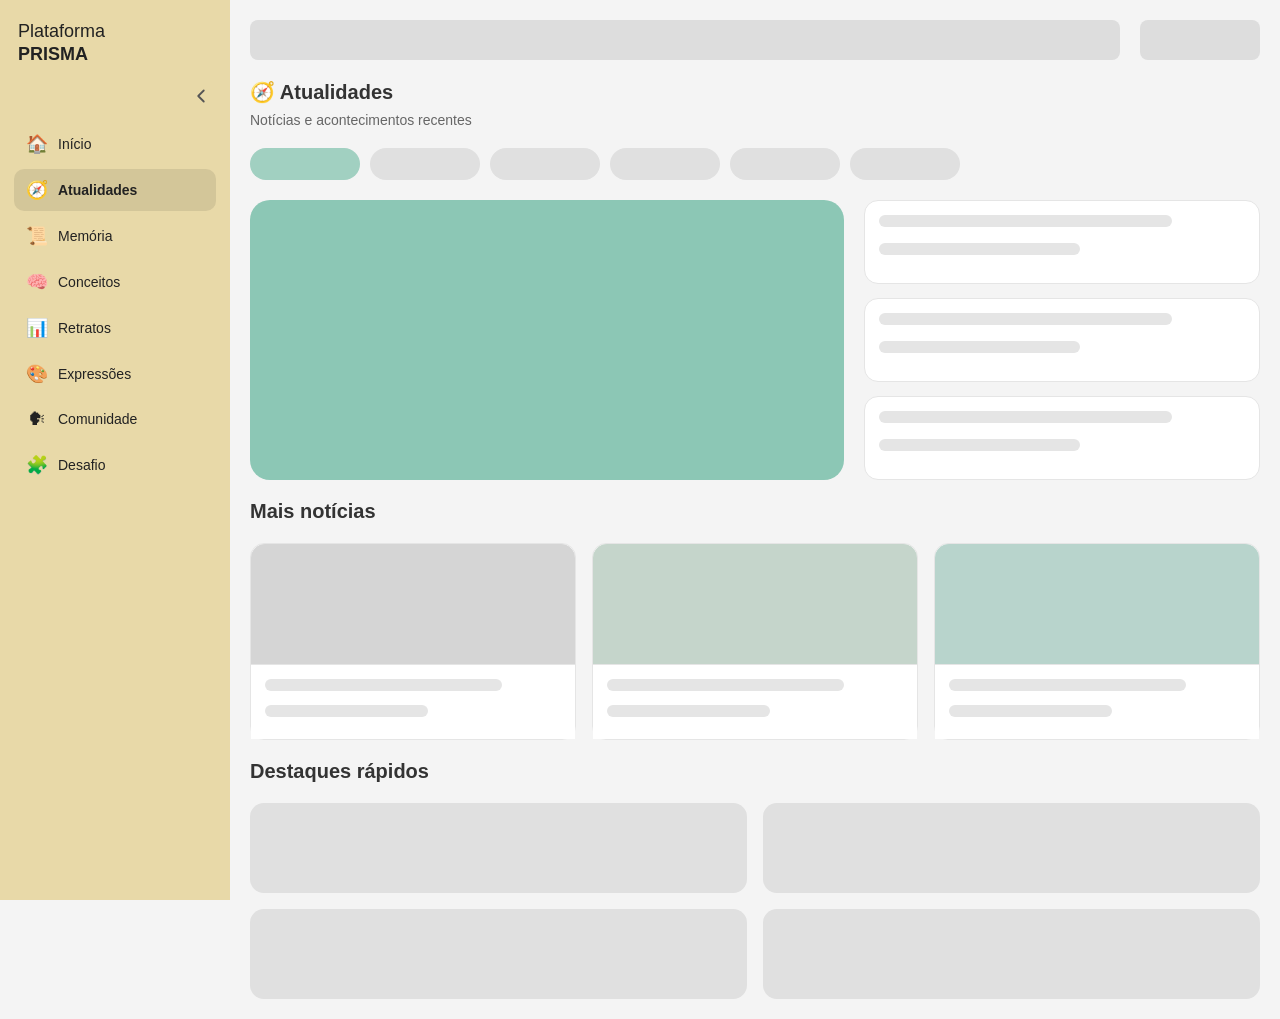
==== atualidades.html @ b158a601 "Atualizacao22" ====
<!DOCTYPE html>
<html lang="pt-BR">
<head>
  <meta charset="UTF-8">
  <meta name="viewport" content="width=device-width, initial-scale=1.0">
  <title>Atualidades — Plataforma PRISMA</title>
  <link rel="stylesheet" href="style.css">
</head>
<body>

  <div id="overlay"></div>
  <button id="btnMenu" class="btn-menu">☰</button>

  <div class="layout">
    <aside id="sidebar" class="sidebar"></aside>

    <main class="conteudo">
      <header class="topbar">
        <div class="busca"></div>
        <div class="perfil"></div>
      </header>

      <section class="feed">

        <!-- BLOCO 1: Filtros de categoria -->
        <div class="bloco">
          <h2 class="titulo-bloco">🧭 Atualidades</h2>
          <p class="subtitulo-bloco">Notícias e acontecimentos recentes</p>
          <div class="linha-categoria">
            <div class="tag-categoria ativa"></div>
            <div class="tag-categoria"></div>
            <div class="tag-categoria"></div>
            <div class="tag-categoria"></div>
            <div class="tag-categoria"></div>
            <div class="tag-categoria"></div>
          </div>
        </div>

        <!-- BLOCO 2: Destaque principal -->
        <div class="bloco">
          <div class="grade-destaque-atualidades">
            <div class="card-noticia-grande"></div>
            <div class="coluna-lateral-noticias">
              <div class="noticia-lateral">
                <div class="placeholder ph-linha media"></div>
                <div style="height:8px"></div>
                <div class="placeholder ph-linha curta"></div>
              </div>
              <div class="noticia-lateral">
                <div class="placeholder ph-linha media"></div>
                <div style="height:8px"></div>
                <div class="placeholder ph-linha curta"></div>
              </div>
              <div class="noticia-lateral">
                <div class="placeholder ph-linha media"></div>
                <div style="height:8px"></div>
                <div class="placeholder ph-linha curta"></div>
              </div>
            </div>
          </div>
        </div>

        <!-- BLOCO 3: Grade de 3 colunas -->
        <div class="bloco">
          <h2 class="titulo-bloco">Mais notícias</h2>
          <div class="grade-noticias-3col">
            <div class="card-noticia-media">
              <div class="card-galeria" style="min-height:120px; border-radius:14px 14px 0 0;"></div>
              <div class="galeria-info">
                <div class="placeholder ph-linha media"></div>
                <div style="height:6px"></div>
                <div class="placeholder ph-linha curta"></div>
              </div>
            </div>
            <div class="card-noticia-media">
              <div class="card-galeria" style="min-height:120px; border-radius:14px 14px 0 0; background:#c5d5cb;"></div>
              <div class="galeria-info">
                <div class="placeholder ph-linha media"></div>
                <div style="height:6px"></div>
                <div class="placeholder ph-linha curta"></div>
              </div>
            </div>
            <div class="card-noticia-media">
              <div class="card-galeria" style="min-height:120px; border-radius:14px 14px 0 0; background:#b8d4cc;"></div>
              <div class="galeria-info">
                <div class="placeholder ph-linha media"></div>
                <div style="height:6px"></div>
                <div class="placeholder ph-linha curta"></div>
              </div>
            </div>
          </div>
        </div>

        <!-- BLOCO 4: Lista de notícias compacta -->
        <div class="bloco">
          <h2 class="titulo-bloco">Destaques rápidos</h2>
          <div class="lista-noticias">
            <div class="noticia"></div>
            <div class="noticia"></div>
            <div class="noticia"></div>
            <div class="noticia"></div>
          </div>
        </div>

      </section>
    </main>
  </div>

  <script src="script.js"></script>
</body>
</html>
---- style.css ----
/* ================================================
   VARIÁVEIS & RESET
================================================ */
:root {
  --sidebar-width: 230px;
  --sidebar-collapsed: 68px;
  --bg: #f4f4f4;
  --sidebar-bg: #e8d9a8;
  --accent: #8cc7b5;
  --accent-dark: #5aaa93;
  --card-bg: #ffffff;
  --text: #222;
  --text-muted: #666;
  --border: #e5e5e5;
  --radius: 14px;
  --radius-lg: 20px;
  --transition: 0.28s cubic-bezier(.4,0,.2,1);
}

* {
  margin: 0;
  padding: 0;
  box-sizing: border-box;
  font-family: 'Segoe UI', Arial, sans-serif;
}

body {
  background: var(--bg);
  color: var(--text);
}


/* ================================================
   LAYOUT GERAL
================================================ */
.layout {
  min-height: 100vh;
}

.conteudo {
  margin-left: var(--sidebar-width);
  padding: 20px;
  max-width: 1400px;
  transition: margin-left var(--transition);
}

/* Estado colapsado (desktop) */
body.sidebar-collapsed .conteudo {
  margin-left: var(--sidebar-collapsed);
}


/* ================================================
   SIDEBAR
================================================ */
.sidebar {
  position: fixed;
  left: 0;
  top: 0;
  width: var(--sidebar-width);
  height: 100vh;
  background: var(--sidebar-bg);
  padding: 20px 14px;
  overflow-y: auto;
  overflow-x: hidden;
  transition: width var(--transition), padding var(--transition);
  z-index: 1001;
  display: flex;
  flex-direction: column;
}

/* Estado colapsado */
body.sidebar-collapsed .sidebar {
  width: var(--sidebar-collapsed);
  padding: 20px 10px;
}

/* Logo */
.logo {
  font-size: 18px;
  margin-bottom: 12px;
  white-space: nowrap;
  overflow: hidden;
  transition: opacity var(--transition);
  padding-left: 4px;
  line-height: 1.3;
}

body.sidebar-collapsed .logo {
  opacity: 0;
  pointer-events: none;
  height: 0;
  margin: 0;
}

/* Botão toggle sidebar (desktop) */
.btn-toggle-sidebar {
  width: 100%;
  display: flex;
  align-items: center;
  justify-content: flex-end;
  background: none;
  border: none;
  cursor: pointer;
  padding: 6px 4px;
  margin-bottom: 10px;
  border-radius: 8px;
  color: #555;
  transition: background var(--transition);
}

.btn-toggle-sidebar:hover {
  background: rgba(0,0,0,0.06);
}

.toggle-icon {
  width: 22px;
  height: 22px;
  transition: transform var(--transition);
  flex-shrink: 0;
}

body.sidebar-collapsed .toggle-icon {
  transform: rotate(180deg);
}

/* Nav */
.sidebar nav {
  flex: 1;
  display: flex;
  flex-direction: column;
  gap: 4px;
}

.btn-nav {
  width: 100%;
  padding: 10px 12px;
  border: none;
  border-radius: 10px;
  background: transparent;
  cursor: pointer;
  text-align: left;
  transition: all var(--transition);
  display: flex;
  align-items: center;
  gap: 10px;
  white-space: nowrap;
  overflow: hidden;
  font-size: 14px;
  color: var(--text);
  text-decoration: none;
}

.btn-nav .nav-icon {
  font-size: 18px;
  flex-shrink: 0;
  width: 22px;
  text-align: center;
}

.btn-nav .nav-label {
  transition: opacity var(--transition);
  flex: 1;
  overflow: hidden;
  text-overflow: ellipsis;
}

body.sidebar-collapsed .btn-nav .nav-label {
  opacity: 0;
  width: 0;
}

.btn-nav:hover {
  background: rgba(0,0,0,0.07);
  transform: translateX(3px);
}

body.sidebar-collapsed .btn-nav:hover {
  transform: translateX(0);
}

.btn-nav.active {
  background: rgba(0,0,0,0.09);
  font-weight: 600;
}

/* Tooltip no modo colapsado */
body.sidebar-collapsed .btn-nav {
  position: relative;
}

body.sidebar-collapsed .btn-nav::after {
  content: attr(data-tooltip);
  position: absolute;
  left: calc(var(--sidebar-collapsed) - 10px);
  top: 50%;
  transform: translateY(-50%);
  background: #333;
  color: #fff;
  padding: 5px 10px;
  border-radius: 6px;
  font-size: 13px;
  white-space: nowrap;
  opacity: 0;
  pointer-events: none;
  transition: opacity 0.15s;
  z-index: 2000;
}

body.sidebar-collapsed .btn-nav:hover::after {
  opacity: 1;
}

.rodape-sidebar {
  margin-top: 20px;
  height: 30px;
}


/* ================================================
   TOPBAR
================================================ */
.topbar {
  display: flex;
  gap: 20px;
  margin-bottom: 20px;
  align-items: center;
}

.busca {
  flex: 1;
  height: 40px;
  background: #ddd;
  border-radius: 8px;
}

.perfil {
  width: 120px;
  height: 40px;
  background: #ddd;
  border-radius: 8px;
}


/* ================================================
   FEED — estrutura geral
================================================ */
.feed {
  display: flex;
  flex-direction: column;
  gap: 20px;
}

.bloco {
  display: flex;
  flex-direction: column;
  gap: 20px;
}

.titulo-bloco {
  font-size: 20px;
  font-weight: 600;
  color: #333;
}

/* Subtítulo de seção */
.subtitulo-bloco {
  font-size: 14px;
  color: var(--text-muted);
  margin-top: -12px;
}


/* ================================================
   BLOCO 1 — Hero + grade de cards
================================================ */
.card {
  background: var(--accent);
  border-radius: var(--radius-lg);
  min-height: 150px;
  transition: all 0.25s ease;
}

.card-destaque {
  height: 220px;
}

.grade-cards {
  display: grid;
  grid-template-columns: 2fr 1fr;
  gap: 20px;
}

.grade-cards .card:first-child {
  grid-row: span 2;
}


/* ================================================
   BLOCO 2 — Lista de notícias
================================================ */
.lista-noticias {
  display: grid;
  grid-template-columns: 1fr 1fr;
  gap: 16px;
}

.noticia {
  height: 90px;
  background: #e0e0e0;
  border-radius: var(--radius);
  transition: all 0.25s ease;
}


/* ================================================
   BLOCO 3 — Grade de fontes
================================================ */
.grade-fontes {
  display: grid;
  grid-template-columns: repeat(4, 1fr);
  gap: 18px;
}

.card-fonte {
  background: var(--card-bg);
  border-radius: var(--radius);
  padding: 14px;
  min-height: 220px;
  border: 1px solid var(--border);
  transition: all 0.25s ease;
}


/* ================================================
   BLOCO 4 — Artigos de pesquisa
================================================ */
.lista-artigos {
  display: flex;
  flex-direction: column;
  gap: 18px;
}

.artigo {
  position: relative;
  background: var(--card-bg);
  border-radius: var(--radius);
  padding: 18px;
  border: 1px solid #e6e6e6;
  min-height: 120px;
  transition: all 0.25s ease;
}

.artigo-info {
  font-size: 13px;
  color: var(--text-muted);
  margin-bottom: 6px;
}

.artigo-tipo {
  background: var(--accent);
  color: #fff;
  padding: 2px 8px;
  border-radius: 20px;
  font-size: 12px;
  margin-right: 8px;
}

.artigo-titulo {
  height: 20px;
  background: #dcdcdc;
  border-radius: 6px;
  margin-bottom: 8px;
}

.artigo-autores {
  height: 14px;
  width: 60%;
  background: #e5e5e5;
  border-radius: 6px;
}

.artigo-imagem {
  position: absolute;
  right: 18px;
  top: 18px;
  width: 90px;
  height: 70px;
  background: #d0d0d0;
  border-radius: 10px;
}


/* ================================================
   CARDS GENÉRICOS REUTILIZÁVEIS
================================================ */
.card-branco {
  background: var(--card-bg);
  border-radius: var(--radius);
  border: 1px solid var(--border);
  padding: 18px;
  transition: all 0.25s ease;
}

.card-branco.alto {
  min-height: 180px;
}

.card-branco.medio {
  min-height: 120px;
}

.card-branco.baixo {
  min-height: 80px;
}

/* Placeholder interno */
.placeholder {
  background: #e5e5e5;
  border-radius: 6px;
}

.ph-titulo {
  height: 18px;
  width: 70%;
  margin-bottom: 10px;
}

.ph-linha {
  height: 12px;
  width: 100%;
  margin-bottom: 8px;
}

.ph-linha.curta {
  width: 55%;
}

.ph-linha.media {
  width: 80%;
}

.ph-quadrado {
  border-radius: 10px;
  background: #d8d8d8;
}

.ph-circulo {
  border-radius: 50%;
  background: #d8d8d8;
}

.ph-badge {
  height: 24px;
  width: 80px;
  border-radius: 20px;
  background: var(--accent);
  opacity: 0.5;
}


/* ================================================
   SUB-PÁGINA: ATUALIDADES
================================================ */
.grade-destaque-atualidades {
  display: grid;
  grid-template-columns: 3fr 2fr;
  gap: 20px;
}

.card-noticia-grande {
  background: var(--accent);
  border-radius: var(--radius-lg);
  min-height: 280px;
  transition: all 0.25s ease;
}

.coluna-lateral-noticias {
  display: flex;
  flex-direction: column;
  gap: 14px;
}

.noticia-lateral {
  background: var(--card-bg);
  border-radius: var(--radius);
  border: 1px solid var(--border);
  min-height: 80px;
  padding: 14px;
  flex: 1;
  transition: all 0.25s ease;
}

.grade-noticias-3col {
  display: grid;
  grid-template-columns: repeat(3, 1fr);
  gap: 16px;
}

.card-noticia-media {
  background: var(--card-bg);
  border-radius: var(--radius);
  border: 1px solid var(--border);
  min-height: 160px;
  transition: all 0.25s ease;
}

.linha-categoria {
  display: flex;
  gap: 10px;
  flex-wrap: wrap;
}

.tag-categoria {
  height: 32px;
  width: 110px;
  background: #e0e0e0;
  border-radius: 20px;
}

.tag-categoria.ativa {
  background: var(--accent);
  opacity: 0.8;
}


/* ================================================
   SUB-PÁGINA: MEMÓRIA (timeline)
================================================ */
.timeline {
  position: relative;
  padding-left: 36px;
  display: flex;
  flex-direction: column;
  gap: 0;
}

.timeline::before {
  content: '';
  position: absolute;
  left: 14px;
  top: 8px;
  bottom: 8px;
  width: 2px;
  background: var(--accent);
  border-radius: 2px;
}

.timeline-item {
  position: relative;
  padding: 0 0 22px 20px;
}

.timeline-item::before {
  content: '';
  position: absolute;
  left: -8px;
  top: 6px;
  width: 14px;
  height: 14px;
  border-radius: 50%;
  background: var(--accent-dark);
  border: 3px solid var(--bg);
  box-shadow: 0 0 0 2px var(--accent);
}

.timeline-card {
  background: var(--card-bg);
  border-radius: var(--radius);
  border: 1px solid var(--border);
  padding: 16px;
  min-height: 100px;
  transition: all 0.25s ease;
}

.timeline-ano {
  font-size: 12px;
  font-weight: 700;
  color: var(--accent-dark);
  text-transform: uppercase;
  letter-spacing: 1px;
  margin-bottom: 10px;
}

.grade-epocas {
  display: grid;
  grid-template-columns: repeat(4, 1fr);
  gap: 14px;
}

.card-epoca {
  background: var(--card-bg);
  border-radius: var(--radius);
  border: 1px solid var(--border);
  min-height: 140px;
  padding: 14px;
  transition: all 0.25s ease;
}

.card-epoca .epoca-ano {
  font-size: 22px;
  font-weight: 800;
  color: var(--accent-dark);
  margin-bottom: 8px;
  display: block;
}


/* ================================================
   SUB-PÁGINA: CONCEITOS
================================================ */
.grade-conceitos {
  display: grid;
  grid-template-columns: repeat(3, 1fr);
  gap: 18px;
}

.card-conceito {
  background: var(--card-bg);
  border-radius: var(--radius);
  border: 1px solid var(--border);
  padding: 20px;
  min-height: 170px;
  transition: all 0.25s ease;
}

.conceito-icone {
  width: 44px;
  height: 44px;
  border-radius: 12px;
  background: var(--accent);
  opacity: 0.6;
  margin-bottom: 12px;
}

.destaque-conceito {
  background: var(--accent);
  border-radius: var(--radius-lg);
  min-height: 180px;
  padding: 28px;
  display: flex;
  flex-direction: column;
  gap: 14px;
}

.destaque-conceito .ph-titulo {
  background: rgba(255,255,255,0.5);
}
.destaque-conceito .ph-linha {
  background: rgba(255,255,255,0.35);
}


/* ================================================
   SUB-PÁGINA: RETRATOS (dados/stats)
================================================ */
.grade-stats {
  display: grid;
  grid-template-columns: repeat(4, 1fr);
  gap: 16px;
}

.card-stat {
  background: var(--card-bg);
  border-radius: var(--radius);
  border: 1px solid var(--border);
  padding: 20px;
  min-height: 110px;
  transition: all 0.25s ease;
}

.stat-numero {
  height: 36px;
  width: 50%;
  background: var(--accent);
  border-radius: 8px;
  margin-bottom: 10px;
  opacity: 0.7;
}

.stat-label {
  height: 14px;
  width: 75%;
  background: #e0e0e0;
  border-radius: 6px;
}

.card-grafico {
  background: var(--card-bg);
  border-radius: var(--radius);
  border: 1px solid var(--border);
  padding: 18px;
  min-height: 220px;
  transition: all 0.25s ease;
}

.grafico-placeholder {
  width: 100%;
  height: 150px;
  background: linear-gradient(180deg, var(--accent) 0%, rgba(140,199,181,0.15) 100%);
  border-radius: 10px;
  margin-top: 14px;
  opacity: 0.4;
}

.grade-graficos {
  display: grid;
  grid-template-columns: 2fr 1fr;
  gap: 18px;
}


/* ================================================
   SUB-PÁGINA: EXPRESSÕES (galeria)
================================================ */
.grade-galeria {
  display: grid;
  grid-template-columns: repeat(3, 1fr);
  gap: 16px;
}

.card-galeria {
  border-radius: var(--radius);
  overflow: hidden;
  background: #d5d5d5;
  min-height: 190px;
  transition: all 0.25s ease;
}

.card-galeria.grande {
  grid-column: span 2;
  min-height: 260px;
}

.card-galeria.destaque {
  background: var(--accent);
}

.galeria-info {
  padding: 14px;
  background: var(--card-bg);
  border-top: 1px solid var(--border);
}


/* ================================================
   SUB-PÁGINA: COMUNIDADE
================================================ */
.lista-posts {
  display: flex;
  flex-direction: column;
  gap: 14px;
}

.post-card {
  background: var(--card-bg);
  border-radius: var(--radius);
  border: 1px solid var(--border);
  padding: 18px;
  display: flex;
  gap: 16px;
  transition: all 0.25s ease;
}

.post-avatar {
  width: 44px;
  height: 44px;
  border-radius: 50%;
  background: var(--accent);
  flex-shrink: 0;
  opacity: 0.6;
}

.post-corpo {
  flex: 1;
  display: flex;
  flex-direction: column;
  gap: 8px;
}

.grade-usuarios {
  display: grid;
  grid-template-columns: repeat(4, 1fr);
  gap: 14px;
}

.card-usuario {
  background: var(--card-bg);
  border-radius: var(--radius);
  border: 1px solid var(--border);
  padding: 18px;
  min-height: 130px;
  display: flex;
  flex-direction: column;
  align-items: center;
  gap: 10px;
  text-align: center;
  transition: all 0.25s ease;
}

.usuario-avatar {
  width: 52px;
  height: 52px;
  border-radius: 50%;
  background: var(--accent);
  opacity: 0.6;
}


/* ================================================
   SUB-PÁGINA: DESAFIO (gamification)
================================================ */
.card-desafio-principal {
  background: linear-gradient(135deg, var(--accent) 0%, #a8e0d0 100%);
  border-radius: var(--radius-lg);
  padding: 28px;
  min-height: 200px;
  display: flex;
  flex-direction: column;
  gap: 14px;
}

.card-desafio-principal .ph-titulo {
  background: rgba(255,255,255,0.6);
  height: 24px;
  width: 50%;
}

.card-desafio-principal .ph-linha {
  background: rgba(255,255,255,0.4);
}

.barra-progresso {
  height: 12px;
  background: rgba(255,255,255,0.35);
  border-radius: 20px;
  overflow: hidden;
  margin-top: 8px;
}

.barra-progresso-fill {
  height: 100%;
  width: 65%;
  background: #fff;
  border-radius: 20px;
}

.grade-desafios {
  display: grid;
  grid-template-columns: repeat(3, 1fr);
  gap: 16px;
}

.card-missao {
  background: var(--card-bg);
  border-radius: var(--radius);
  border: 1px solid var(--border);
  padding: 18px;
  min-height: 140px;
  transition: all 0.25s ease;
}

.missao-status {
  display: inline-block;
  height: 24px;
  width: 90px;
  border-radius: 20px;
  background: var(--accent);
  opacity: 0.5;
  margin-bottom: 12px;
}

.missao-status.concluido {
  background: #7ec98c;
}

.missao-status.pendente {
  background: #e0b87a;
}

.grade-ranking {
  display: flex;
  flex-direction: column;
  gap: 10px;
}

.ranking-item {
  background: var(--card-bg);
  border-radius: var(--radius);
  border: 1px solid var(--border);
  padding: 14px 18px;
  display: flex;
  align-items: center;
  gap: 14px;
  min-height: 64px;
  transition: all 0.25s ease;
}

.ranking-pos {
  font-size: 18px;
  font-weight: 800;
  color: var(--accent-dark);
  width: 28px;
  text-align: center;
  flex-shrink: 0;
}

.ranking-avatar {
  width: 36px;
  height: 36px;
  border-radius: 50%;
  background: var(--accent);
  opacity: 0.5;
  flex-shrink: 0;
}

.ranking-info {
  flex: 1;
  display: flex;
  flex-direction: column;
  gap: 6px;
}

.ranking-pontos {
  height: 14px;
  width: 70px;
  background: var(--accent);
  border-radius: 20px;
  opacity: 0.5;
}


/* ================================================
   CLASSES RESERVADAS
================================================ */
.grade-colunas {
  display: grid;
  grid-template-columns: repeat(3, 1fr);
  gap: 20px;
}

.coluna {
  min-height: 260px;
  background: #e6e6e6;
  border-radius: 18px;
}

.lista-fontes {
  display: flex;
  gap: 20px;
  overflow-x: auto;
  padding-bottom: 10px;
}

.card-fonte-extra {
  min-width: 260px;
  height: 180px;
  background: #dcdcdc;
  border-radius: 18px;
}


/* ================================================
   OVERLAY (mobile)
================================================ */
#overlay {
  position: fixed;
  inset: 0;
  background: rgba(0,0,0,0.35);
  opacity: 0;
  pointer-events: none;
  transition: 0.25s;
  z-index: 1000;
}

#overlay.show {
  opacity: 1;
  pointer-events: all;
}


/* ================================================
   BOTÃO HAMBURGER (mobile)
================================================ */
.btn-menu {
  display: none;
  position: fixed;
  top: 15px;
  left: 15px;
  z-index: 1100;
  border: none;
  background: var(--accent);
  padding: 10px 14px;
  border-radius: 8px;
  font-size: 20px;
  cursor: pointer;
}


/* ================================================
   RESPONSIVO — max-width: 900px
================================================ */
@media (max-width: 900px) {

  .btn-menu { display: block; }
  .btn-toggle-sidebar { display: none; }

  .sidebar {
    position: fixed;
    left: 0;
    top: 0;
    width: var(--sidebar-width) !important;
    height: 100%;
    transform: translateX(-100%);
    padding: 20px 14px;
  }

  .sidebar.open {
    transform: translateX(0);
  }

  .sidebar .logo {
    opacity: 1 !important;
    height: auto !important;
    margin-bottom: 12px !important;
  }

  .sidebar .btn-nav .nav-label {
    opacity: 1 !important;
    width: auto !important;
  }

  .conteudo {
    margin-left: 0 !important;
  }

  body.sidebar-collapsed .conteudo {
    margin-left: 0 !important;
  }

  .topbar {
    gap: 10px;
    margin-bottom: 16px;
    padding-top: 60px;
  }

  .perfil { width: 80px; }

  .feed { gap: 16px; }
  .bloco { gap: 16px; }

  .card {
    border-radius: 18px;
    min-height: 180px;
    box-shadow: 0 4px 14px rgba(0,0,0,0.08);
  }

  .card-destaque { height: 260px; }

  .grade-cards {
    display: flex;
    flex-direction: column;
    gap: 16px;
  }

  .grade-cards .card { min-width: 100%; flex: none; }

  .lista-noticias { grid-template-columns: 1fr; }
  .grade-fontes { grid-template-columns: 1fr 1fr; }
  .grade-conceitos { grid-template-columns: 1fr; }
  .grade-stats { grid-template-columns: 1fr 1fr; }
  .grade-graficos { grid-template-columns: 1fr; }
  .grade-galeria { grid-template-columns: 1fr 1fr; }
  .card-galeria.grande { grid-column: span 2; }
  .grade-usuarios { grid-template-columns: 1fr 1fr; }
  .grade-desafios { grid-template-columns: 1fr; }
  .grade-noticias-3col { grid-template-columns: 1fr; }
  .grade-destaque-atualidades { grid-template-columns: 1fr; }
  .grade-epocas { grid-template-columns: 1fr 1fr; }

  .artigo-imagem {
    position: static;
    width: 100%;
    height: 140px;
    margin-top: 10px;
  }

  .grade-colunas { grid-template-columns: 1fr; }
  .coluna { min-height: 180px; }
  .card-fonte-extra { min-width: 220px; }
}
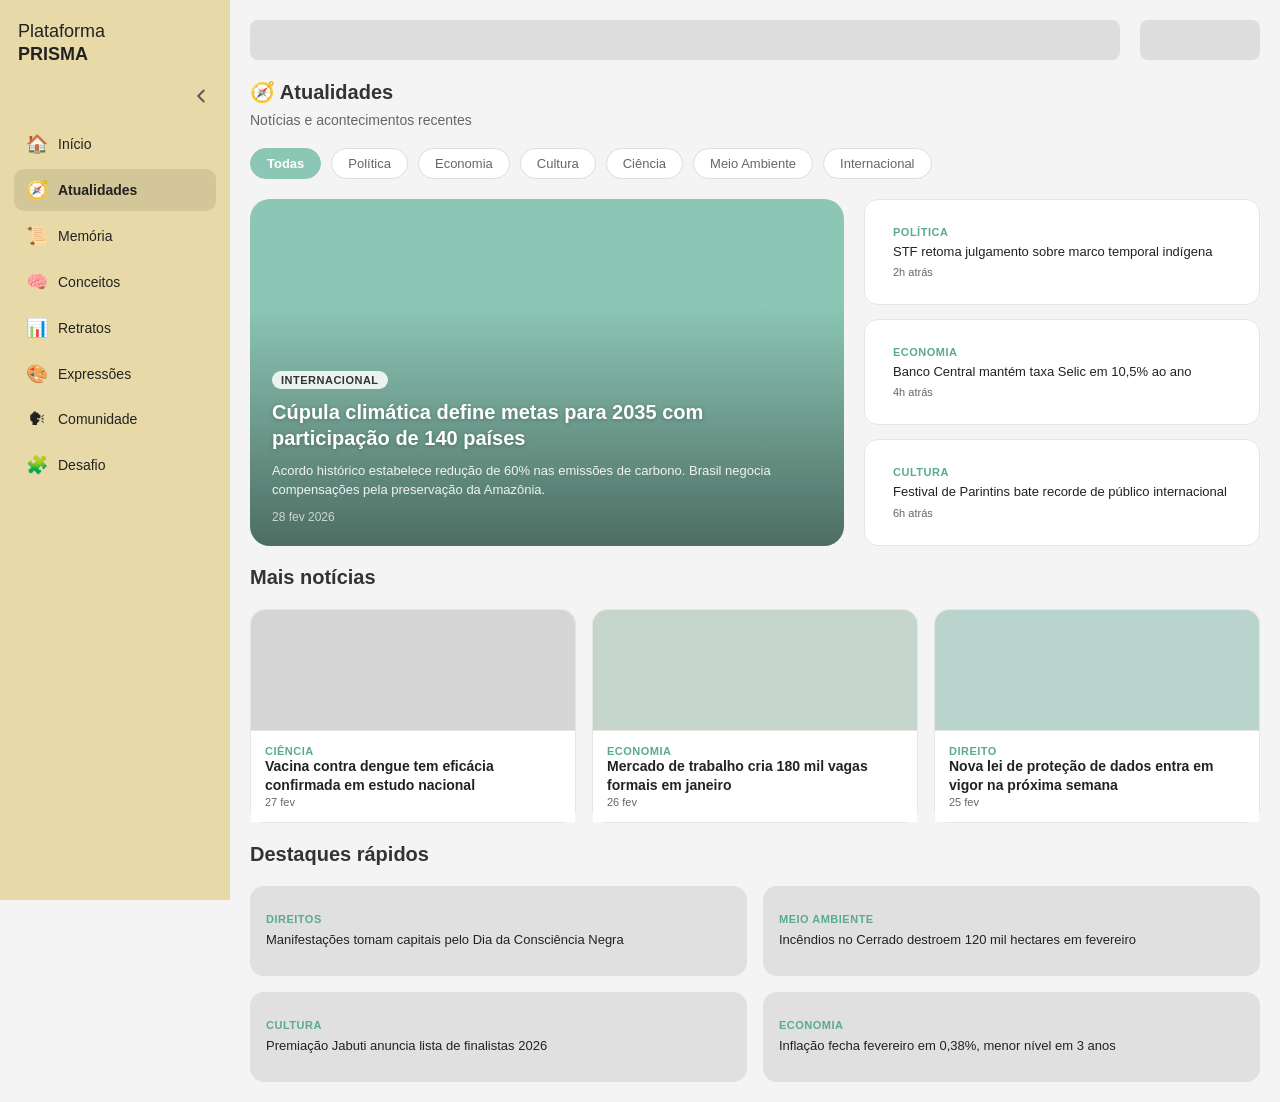
==== commit c5186f56: "Atualização23" ====
--- a/atualidades.html
+++ b/atualidades.html
@@ -7,105 +7,61 @@
   <link rel="stylesheet" href="style.css">
 </head>
 <body>
-
   <div id="overlay"></div>
   <button id="btnMenu" class="btn-menu">☰</button>
-
   <div class="layout">
     <aside id="sidebar" class="sidebar"></aside>
-
     <main class="conteudo">
-      <header class="topbar">
-        <div class="busca"></div>
-        <div class="perfil"></div>
-      </header>
-
+      <header class="topbar"><div class="busca"></div><div class="perfil"></div></header>
       <section class="feed">
 
-        <!-- BLOCO 1: Filtros de categoria -->
         <div class="bloco">
           <h2 class="titulo-bloco">🧭 Atualidades</h2>
           <p class="subtitulo-bloco">Notícias e acontecimentos recentes</p>
-          <div class="linha-categoria">
-            <div class="tag-categoria ativa"></div>
-            <div class="tag-categoria"></div>
-            <div class="tag-categoria"></div>
-            <div class="tag-categoria"></div>
-            <div class="tag-categoria"></div>
-            <div class="tag-categoria"></div>
-          </div>
+          <div class="linha-categoria"></div>
         </div>
 
-        <!-- BLOCO 2: Destaque principal -->
         <div class="bloco">
           <div class="grade-destaque-atualidades">
             <div class="card-noticia-grande"></div>
             <div class="coluna-lateral-noticias">
-              <div class="noticia-lateral">
-                <div class="placeholder ph-linha media"></div>
-                <div style="height:8px"></div>
-                <div class="placeholder ph-linha curta"></div>
-              </div>
-              <div class="noticia-lateral">
-                <div class="placeholder ph-linha media"></div>
-                <div style="height:8px"></div>
-                <div class="placeholder ph-linha curta"></div>
-              </div>
-              <div class="noticia-lateral">
-                <div class="placeholder ph-linha media"></div>
-                <div style="height:8px"></div>
-                <div class="placeholder ph-linha curta"></div>
-              </div>
+              <div class="noticia-lateral"></div>
+              <div class="noticia-lateral"></div>
+              <div class="noticia-lateral"></div>
             </div>
           </div>
         </div>
 
-        <!-- BLOCO 3: Grade de 3 colunas -->
         <div class="bloco">
           <h2 class="titulo-bloco">Mais notícias</h2>
           <div class="grade-noticias-3col">
             <div class="card-noticia-media">
               <div class="card-galeria" style="min-height:120px; border-radius:14px 14px 0 0;"></div>
-              <div class="galeria-info">
-                <div class="placeholder ph-linha media"></div>
-                <div style="height:6px"></div>
-                <div class="placeholder ph-linha curta"></div>
-              </div>
+              <div class="galeria-info"></div>
             </div>
             <div class="card-noticia-media">
               <div class="card-galeria" style="min-height:120px; border-radius:14px 14px 0 0; background:#c5d5cb;"></div>
-              <div class="galeria-info">
-                <div class="placeholder ph-linha media"></div>
-                <div style="height:6px"></div>
-                <div class="placeholder ph-linha curta"></div>
-              </div>
+              <div class="galeria-info"></div>
             </div>
             <div class="card-noticia-media">
               <div class="card-galeria" style="min-height:120px; border-radius:14px 14px 0 0; background:#b8d4cc;"></div>
-              <div class="galeria-info">
-                <div class="placeholder ph-linha media"></div>
-                <div style="height:6px"></div>
-                <div class="placeholder ph-linha curta"></div>
-              </div>
+              <div class="galeria-info"></div>
             </div>
           </div>
         </div>
 
-        <!-- BLOCO 4: Lista de notícias compacta -->
         <div class="bloco">
           <h2 class="titulo-bloco">Destaques rápidos</h2>
           <div class="lista-noticias">
-            <div class="noticia"></div>
-            <div class="noticia"></div>
-            <div class="noticia"></div>
-            <div class="noticia"></div>
+            <div class="noticia"></div><div class="noticia"></div>
+            <div class="noticia"></div><div class="noticia"></div>
           </div>
         </div>
 
       </section>
     </main>
   </div>
-
+  <script src="dados.js"></script>
   <script src="script.js"></script>
 </body>
 </html>
--- a/style.css
+++ b/style.css
@@ -1089,3 +1089,898 @@
   .coluna { min-height: 180px; }
   .card-fonte-extra { min-width: 220px; }
 }
+
+/* ================================================
+   ANIMAÇÃO DE ENTRADA (scroll reveal)
+================================================ */
+.reveal {
+  opacity: 0;
+  transform: translateY(22px);
+  transition: opacity 0.5s ease var(--delay, 0ms), transform 0.5s ease var(--delay, 0ms);
+}
+.reveal.visivel {
+  opacity: 1;
+  transform: translateY(0);
+}
+
+
+/* ================================================
+   CARDS COM CONTEÚDO REAL
+================================================ */
+.card-inner {
+  padding: 22px;
+  height: 100%;
+  display: flex;
+  flex-direction: column;
+  gap: 10px;
+  justify-content: flex-end;
+}
+
+.card-inner-dark {
+  background: linear-gradient(180deg, transparent 30%, rgba(0,0,0,0.45) 100%);
+  border-radius: inherit;
+  height: 100%;
+  padding: 22px;
+  display: flex;
+  flex-direction: column;
+  gap: 10px;
+  justify-content: flex-end;
+  color: #fff;
+}
+
+.card-tag {
+  display: inline-block;
+  background: rgba(255,255,255,0.85);
+  color: #333;
+  font-size: 11px;
+  font-weight: 700;
+  letter-spacing: 0.5px;
+  text-transform: uppercase;
+  padding: 3px 9px;
+  border-radius: 20px;
+  align-self: flex-start;
+}
+
+.card-titulo {
+  font-size: 20px;
+  font-weight: 700;
+  line-height: 1.3;
+  color: #fff;
+  text-shadow: 0 1px 4px rgba(0,0,0,0.25);
+}
+
+.card-titulo-sm {
+  font-size: 15px;
+  font-weight: 600;
+  color: #fff;
+  line-height: 1.3;
+}
+
+.card-desc {
+  font-size: 13px;
+  color: rgba(255,255,255,0.9);
+  line-height: 1.5;
+  display: -webkit-box;
+  -webkit-line-clamp: 2;
+  -webkit-box-orient: vertical;
+  overflow: hidden;
+}
+
+.card-data {
+  font-size: 12px;
+  color: rgba(255,255,255,0.7);
+}
+
+/* Notícia preenchida */
+.noticia-inner {
+  padding: 14px 16px;
+  height: 100%;
+  display: flex;
+  flex-direction: column;
+  gap: 6px;
+  justify-content: center;
+}
+
+.noticia-inner-v {
+  padding: 12px 14px;
+  display: flex;
+  flex-direction: column;
+  gap: 5px;
+}
+
+.noticia-cat {
+  font-size: 11px;
+  font-weight: 700;
+  text-transform: uppercase;
+  letter-spacing: 0.5px;
+  color: var(--accent-dark);
+}
+
+.noticia-titulo {
+  font-size: 13px;
+  font-weight: 500;
+  color: var(--text);
+  line-height: 1.4;
+}
+
+.noticia-titulo-md {
+  font-size: 14px;
+  font-weight: 600;
+  color: var(--text);
+  line-height: 1.4;
+}
+
+.noticia-tempo {
+  font-size: 11px;
+  color: var(--text-muted);
+}
+
+/* Fonte preenchida */
+.fonte-cat {
+  font-size: 11px;
+  font-weight: 700;
+  text-transform: uppercase;
+  color: var(--accent-dark);
+  letter-spacing: 0.5px;
+  margin-bottom: 6px;
+}
+
+.fonte-nome {
+  font-size: 20px;
+  font-weight: 800;
+  color: var(--text);
+  margin-bottom: 8px;
+}
+
+.fonte-desc {
+  font-size: 13px;
+  color: var(--text-muted);
+  line-height: 1.5;
+}
+
+/* Artigo preenchido */
+.artigo-area {
+  font-size: 11px;
+  font-weight: 600;
+  color: #fff;
+  background: var(--accent-dark);
+  padding: 3px 8px;
+  border-radius: 6px;
+  white-space: nowrap;
+}
+
+.artigo-imagem {
+  display: flex;
+  align-items: center;
+  justify-content: center;
+}
+
+
+/* ================================================
+   FILTROS DE CATEGORIA (botões reais)
+================================================ */
+.tag-categoria-btn {
+  padding: 7px 16px;
+  border-radius: 20px;
+  border: 1.5px solid #ddd;
+  background: #fff;
+  font-size: 13px;
+  cursor: pointer;
+  transition: all 0.2s;
+  color: var(--text-muted);
+}
+
+.tag-categoria-btn:hover {
+  border-color: var(--accent);
+  color: var(--accent-dark);
+}
+
+.tag-categoria-btn.ativa {
+  background: var(--accent);
+  border-color: var(--accent);
+  color: #fff;
+  font-weight: 600;
+}
+
+
+/* ================================================
+   RETRATOS — gráficos
+================================================ */
+.grafico-header {
+  margin-bottom: 14px;
+}
+
+.grafico-titulo {
+  font-size: 14px;
+  font-weight: 600;
+  color: var(--text);
+}
+
+.grafico-sub {
+  font-size: 12px;
+  color: var(--text-muted);
+  margin-top: 2px;
+}
+
+.stat-num {
+  font-size: 32px;
+  font-weight: 800;
+  color: var(--accent-dark);
+  line-height: 1;
+  margin-bottom: 8px;
+}
+
+.stat-lbl {
+  font-size: 13px;
+  color: var(--text-muted);
+  line-height: 1.4;
+}
+
+
+/* ================================================
+   EXPRESSÕES — galeria dinâmica + lightbox
+================================================ */
+.grade-galeria-real {
+  display: grid;
+  grid-template-columns: repeat(3, 1fr);
+  grid-auto-rows: 190px;
+  gap: 16px;
+}
+
+.card-galeria-item {
+  border-radius: var(--radius);
+  overflow: hidden;
+  position: relative;
+  transition: all 0.25s ease;
+}
+
+.card-galeria-item.grande {
+  grid-column: span 2;
+  grid-row: span 2;
+}
+
+.galeria-overlay {
+  position: absolute;
+  inset: 0;
+  background: linear-gradient(180deg, transparent 40%, rgba(0,0,0,0.55) 100%);
+  display: flex;
+  flex-direction: column;
+  justify-content: space-between;
+  padding: 14px;
+  opacity: 0;
+  transition: opacity 0.25s;
+}
+
+.card-galeria-item:hover .galeria-overlay {
+  opacity: 1;
+}
+
+.galeria-tipo-badge {
+  align-self: flex-start;
+  background: rgba(255,255,255,0.88);
+  color: #333;
+  font-size: 11px;
+  font-weight: 700;
+  padding: 3px 9px;
+  border-radius: 20px;
+  text-transform: uppercase;
+  letter-spacing: 0.4px;
+}
+
+.galeria-hover-info {
+  color: #fff;
+}
+
+.galeria-hover-titulo {
+  font-size: 15px;
+  font-weight: 700;
+  line-height: 1.3;
+  margin-bottom: 4px;
+}
+
+.galeria-hover-autor {
+  font-size: 12px;
+  opacity: 0.85;
+}
+
+/* Lightbox */
+.lightbox {
+  position: fixed;
+  inset: 0;
+  z-index: 3000;
+  display: none;
+  align-items: center;
+  justify-content: center;
+}
+
+.lightbox.aberto {
+  display: flex;
+}
+
+.lightbox-backdrop {
+  position: absolute;
+  inset: 0;
+  background: rgba(0,0,0,0.7);
+  backdrop-filter: blur(4px);
+}
+
+.lightbox-box {
+  position: relative;
+  z-index: 1;
+  background: #fff;
+  border-radius: 20px;
+  overflow: hidden;
+  width: 90%;
+  max-width: 680px;
+  display: flex;
+  flex-direction: column;
+  animation: lb-in 0.25s ease;
+}
+
+@keyframes lb-in {
+  from { opacity: 0; transform: scale(0.93) translateY(20px); }
+  to   { opacity: 1; transform: scale(1) translateY(0); }
+}
+
+.lightbox-visual {
+  width: 100%;
+  height: 280px;
+  flex-shrink: 0;
+}
+
+.lightbox-info {
+  padding: 24px 28px 28px;
+}
+
+.lightbox-tipo {
+  font-size: 11px;
+  font-weight: 700;
+  text-transform: uppercase;
+  letter-spacing: 1px;
+  color: var(--accent-dark);
+  margin-bottom: 8px;
+}
+
+.lightbox-titulo {
+  font-size: 22px;
+  font-weight: 800;
+  line-height: 1.3;
+  margin-bottom: 8px;
+  color: var(--text);
+}
+
+.lightbox-meta {
+  font-size: 13px;
+  color: var(--text-muted);
+  margin-bottom: 14px;
+}
+
+.lightbox-desc {
+  font-size: 14px;
+  color: var(--text);
+  line-height: 1.7;
+}
+
+.lightbox-fechar {
+  position: absolute;
+  top: 14px;
+  right: 14px;
+  z-index: 2;
+  background: rgba(255,255,255,0.9);
+  border: none;
+  width: 34px;
+  height: 34px;
+  border-radius: 50%;
+  font-size: 16px;
+  cursor: pointer;
+  display: flex;
+  align-items: center;
+  justify-content: center;
+  transition: background 0.2s;
+}
+
+.lightbox-fechar:hover {
+  background: #fff;
+}
+
+
+/* ================================================
+   COMUNIDADE — posts e comentários
+================================================ */
+.post-header {
+  display: flex;
+  justify-content: space-between;
+  align-items: baseline;
+  margin-bottom: 8px;
+}
+
+.post-autor {
+  font-weight: 700;
+  font-size: 14px;
+  color: var(--text);
+}
+
+.post-tempo {
+  font-size: 12px;
+  color: var(--text-muted);
+}
+
+.post-conteudo {
+  font-size: 14px;
+  line-height: 1.65;
+  color: var(--text);
+  margin-bottom: 10px;
+}
+
+.post-tags {
+  display: flex;
+  gap: 6px;
+  flex-wrap: wrap;
+  margin-bottom: 12px;
+}
+
+.post-tag {
+  font-size: 12px;
+  background: #f0f0f0;
+  color: var(--text-muted);
+  padding: 3px 10px;
+  border-radius: 20px;
+}
+
+.post-acoes {
+  display: flex;
+  gap: 10px;
+}
+
+.btn-curtir,
+.btn-comentar-toggle {
+  padding: 6px 14px;
+  border-radius: 20px;
+  border: 1.5px solid var(--border);
+  background: transparent;
+  font-size: 13px;
+  cursor: pointer;
+  transition: all 0.2s;
+  color: var(--text-muted);
+}
+
+.btn-curtir:hover,
+.btn-comentar-toggle:hover {
+  border-color: var(--accent);
+  color: var(--accent-dark);
+}
+
+.btn-curtir.curtido {
+  background: #ffe0e0;
+  border-color: #e88;
+  color: #c44;
+}
+
+/* Área de comentários */
+.area-comentarios {
+  margin-top: 14px;
+  border-top: 1px solid var(--border);
+  padding-top: 14px;
+}
+
+.lista-comentarios {
+  display: flex;
+  flex-direction: column;
+  gap: 10px;
+  margin-bottom: 12px;
+  max-height: 220px;
+  overflow-y: auto;
+}
+
+.comentario-item {
+  display: flex;
+  gap: 10px;
+}
+
+.com-avatar {
+  width: 30px;
+  height: 30px;
+  border-radius: 50%;
+  background: var(--accent);
+  opacity: 0.5;
+  flex-shrink: 0;
+}
+
+.com-corpo {
+  background: #f5f5f5;
+  border-radius: 10px;
+  padding: 8px 12px;
+  flex: 1;
+}
+
+.com-autor {
+  font-size: 12px;
+  font-weight: 700;
+  color: var(--text);
+  display: block;
+  margin-bottom: 3px;
+}
+
+.com-texto {
+  font-size: 13px;
+  color: var(--text);
+  line-height: 1.5;
+}
+
+.form-comentario {
+  display: flex;
+  gap: 8px;
+}
+
+.input-comentario {
+  flex: 1;
+  padding: 9px 14px;
+  border: 1.5px solid var(--border);
+  border-radius: 20px;
+  font-size: 13px;
+  outline: none;
+  transition: border-color 0.2s;
+}
+
+.input-comentario:focus {
+  border-color: var(--accent);
+}
+
+.btn-enviar-com {
+  padding: 9px 18px;
+  background: var(--accent);
+  color: #fff;
+  border: none;
+  border-radius: 20px;
+  font-size: 13px;
+  font-weight: 600;
+  cursor: pointer;
+  transition: background 0.2s;
+}
+
+.btn-enviar-com:hover {
+  background: var(--accent-dark);
+}
+
+/* Membros */
+.usuario-nome {
+  font-size: 14px;
+  font-weight: 700;
+  color: var(--text);
+}
+
+.usuario-esp {
+  font-size: 12px;
+  color: var(--text-muted);
+}
+
+.usuario-posts {
+  font-size: 12px;
+  color: var(--accent-dark);
+  font-weight: 600;
+}
+
+
+/* ================================================
+   DESAFIO — interativo
+================================================ */
+.card-xp {
+  background: var(--card-bg);
+  border: 1px solid var(--border);
+  border-radius: var(--radius);
+  padding: 18px 22px;
+}
+
+.xp-label {
+  font-size: 14px;
+  font-weight: 600;
+  color: var(--text);
+  margin-bottom: 10px;
+}
+
+.barra-xp-track {
+  height: 10px;
+  background: #e8e8e8;
+  border-radius: 20px;
+  overflow: hidden;
+}
+
+.barra-xp-fill {
+  height: 100%;
+  background: linear-gradient(90deg, var(--accent), var(--accent-dark));
+  border-radius: 20px;
+  transition: width 0.6s ease;
+}
+
+.card-desafio-titulo {
+  font-size: 20px;
+  font-weight: 800;
+  color: #fff;
+  margin-bottom: 8px;
+}
+
+.card-desafio-desc {
+  font-size: 14px;
+  color: rgba(255,255,255,0.9);
+  line-height: 1.6;
+  margin-bottom: 8px;
+}
+
+.card-desafio-recompensa {
+  font-size: 13px;
+  font-weight: 600;
+  color: rgba(255,255,255,0.85);
+  background: rgba(255,255,255,0.15);
+  display: inline-block;
+  padding: 5px 12px;
+  border-radius: 20px;
+  margin-bottom: 14px;
+}
+
+.barra-prog-label {
+  font-size: 12px;
+  color: rgba(255,255,255,0.75);
+  margin-bottom: 6px;
+}
+
+.missao-status-badge {
+  display: inline-block;
+  font-size: 12px;
+  font-weight: 600;
+  padding: 3px 10px;
+  border-radius: 20px;
+  margin-bottom: 10px;
+}
+
+.missao-status-badge.concluido { background: #d4f5dd; color: #2a7a3a; }
+.missao-status-badge.andamento { background: #d4edf5; color: #1a6a8a; }
+.missao-status-badge.bloqueado { background: #f0f0f0; color: #999; }
+
+.card-missao.bloqueado { opacity: 0.5; }
+
+.missao-titulo {
+  font-size: 15px;
+  font-weight: 700;
+  color: var(--text);
+  margin-bottom: 4px;
+}
+
+.missao-desc {
+  font-size: 13px;
+  color: var(--text-muted);
+  line-height: 1.5;
+  margin-bottom: 6px;
+}
+
+.missao-xp {
+  font-size: 13px;
+  font-weight: 700;
+  color: var(--accent-dark);
+  margin-bottom: 4px;
+}
+
+.missao-pct {
+  font-size: 12px;
+  color: var(--text-muted);
+  margin-top: 4px;
+}
+
+.btn-avancar-missao {
+  margin-top: 10px;
+  width: 100%;
+  padding: 8px;
+  background: var(--accent);
+  color: #fff;
+  border: none;
+  border-radius: 8px;
+  font-size: 13px;
+  font-weight: 600;
+  cursor: pointer;
+  transition: background 0.2s;
+}
+
+.btn-avancar-missao:hover {
+  background: var(--accent-dark);
+}
+
+/* Conquistas */
+.conquista-card {
+  display: flex;
+  flex-direction: column;
+  align-items: center;
+  text-align: center;
+  gap: 8px;
+  min-height: 140px;
+  padding: 20px 14px;
+}
+
+.conquista-card.bloqueada {
+  opacity: 0.4;
+  filter: grayscale(1);
+}
+
+.conquista-icone-box {
+  width: 52px;
+  height: 52px;
+  border-radius: 14px;
+  display: flex;
+  align-items: center;
+  justify-content: center;
+  font-size: 24px;
+}
+
+.conquista-nome {
+  font-size: 14px;
+  font-weight: 700;
+  color: var(--text);
+}
+
+.conquista-desc {
+  font-size: 12px;
+  color: var(--text-muted);
+  line-height: 1.4;
+}
+
+/* Ranking */
+.ranking-nome {
+  font-size: 14px;
+  font-weight: 600;
+  color: var(--text);
+}
+
+.ranking-nivel {
+  font-size: 12px;
+  color: var(--text-muted);
+}
+
+.ranking-xp-pill {
+  background: var(--accent);
+  color: #fff;
+  font-size: 13px;
+  font-weight: 700;
+  padding: 4px 12px;
+  border-radius: 20px;
+  white-space: nowrap;
+}
+
+.ranking-item.eu {
+  background: linear-gradient(90deg, rgba(140,199,181,0.15) 0%, #fff 100%);
+  border-color: var(--accent);
+}
+
+.ranking-item.eu .ranking-nome::after {
+  content: " (você)";
+  font-size: 11px;
+  color: var(--accent-dark);
+  font-weight: 400;
+}
+
+/* Toast */
+.prisma-toast {
+  position: fixed;
+  bottom: 30px;
+  left: 50%;
+  transform: translateX(-50%) translateY(20px);
+  background: #222;
+  color: #fff;
+  padding: 12px 24px;
+  border-radius: 30px;
+  font-size: 14px;
+  font-weight: 500;
+  opacity: 0;
+  transition: all 0.3s ease;
+  z-index: 9999;
+  pointer-events: none;
+  white-space: nowrap;
+}
+
+.prisma-toast.show {
+  opacity: 1;
+  transform: translateX(-50%) translateY(0);
+}
+
+
+/* ================================================
+   MEMÓRIA — conteúdo real
+================================================ */
+.epoca-titulo {
+  font-size: 14px;
+  font-weight: 700;
+  color: var(--text);
+  margin-bottom: 6px;
+}
+
+.epoca-desc {
+  font-size: 13px;
+  color: var(--text-muted);
+  line-height: 1.5;
+}
+
+.timeline-evento {
+  font-size: 15px;
+  font-weight: 700;
+  color: var(--text);
+  margin-bottom: 6px;
+}
+
+.timeline-desc {
+  font-size: 13px;
+  color: var(--text-muted);
+  line-height: 1.5;
+}
+
+
+/* ================================================
+   CONCEITOS — conteúdo real
+================================================ */
+.conceito-dest-titulo {
+  font-size: 26px;
+  font-weight: 800;
+  color: #fff;
+  margin-bottom: 12px;
+}
+
+.conceito-dest-def {
+  font-size: 15px;
+  color: rgba(255,255,255,0.92);
+  line-height: 1.7;
+  margin-bottom: 14px;
+}
+
+.conceito-dest-autor {
+  font-size: 13px;
+  color: rgba(255,255,255,0.7);
+  font-style: italic;
+}
+
+.conceito-icone-emoji {
+  font-size: 28px;
+  margin-bottom: 10px;
+}
+
+.conceito-area {
+  font-size: 11px;
+  font-weight: 700;
+  text-transform: uppercase;
+  letter-spacing: 0.5px;
+  color: var(--accent-dark);
+  margin-bottom: 4px;
+}
+
+.conceito-termo {
+  font-size: 16px;
+  font-weight: 800;
+  color: var(--text);
+  margin-bottom: 8px;
+}
+
+.conceito-def {
+  font-size: 13px;
+  color: var(--text-muted);
+  line-height: 1.6;
+}
+
+
+/* ================================================
+   RESPONSIVO ADICIONAL
+================================================ */
+@media (max-width: 900px) {
+  .grade-galeria-real {
+    grid-template-columns: 1fr 1fr;
+    grid-auto-rows: 160px;
+  }
+  .card-galeria-item.grande {
+    grid-column: span 2;
+  }
+  .lightbox-box {
+    width: 96%;
+    max-height: 90vh;
+    overflow-y: auto;
+  }
+  .lightbox-visual {
+    height: 200px;
+  }
+  .grade-graficos {
+    grid-template-columns: 1fr !important;
+  }
+}
